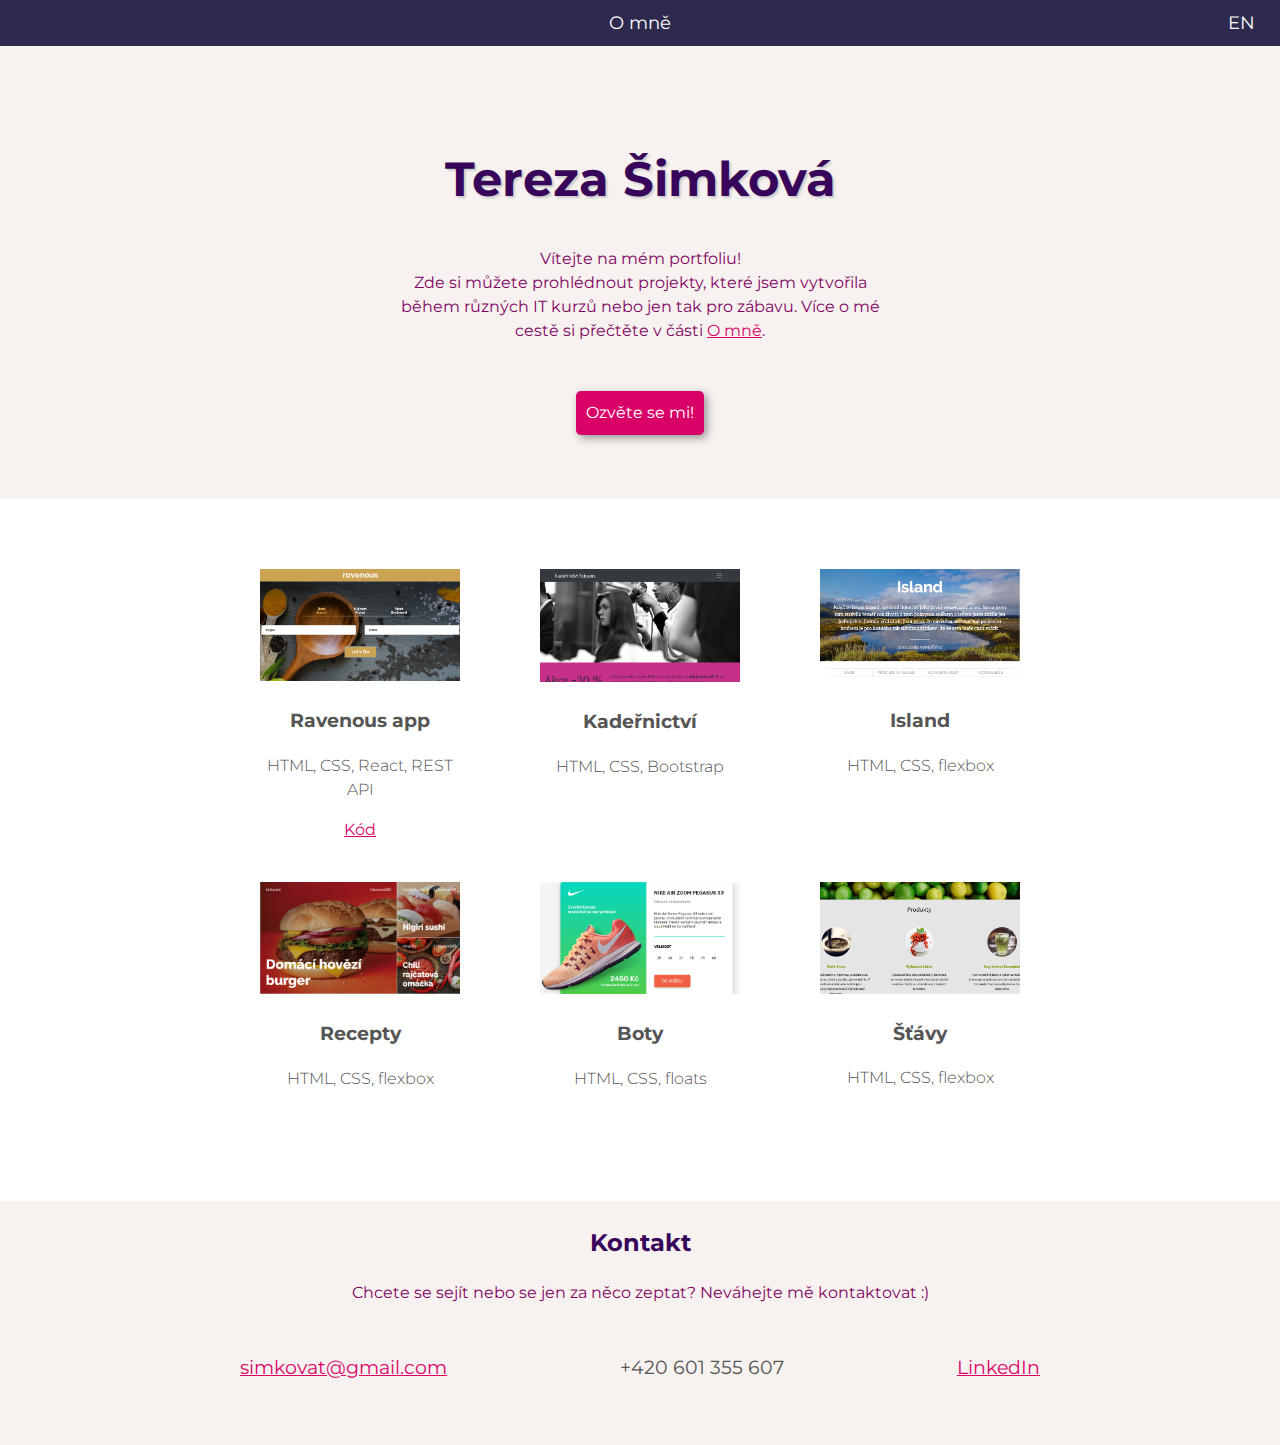
==== index.html @ 2acb7fd0 "First commit" ====
<!DOCTYPE html>
<html lang="cs">

<head>
    <meta charset="UTF-8">
    <meta name="viewport" content="width=device-width, initial-scale=1.0">
    <meta http-equiv="X-UA-Compatible" content="ie=edge">
    <title>Terky Portfolio</title>
    <link href="https://fonts.googleapis.com/css?family=Montserrat:300,400,700&display=swap&subset=latin-ext"
        rel="stylesheet">
    <link rel="stylesheet" href="styles.css">
</head>

<body>
    <nav>
        <div class="about"><a href="about.html">O mně</a></div>
        <div class="language-button"><a href="en/index-en.html">EN</a></div>
    </nav>

    <header>
        <div class="header-content">
            <h1>Tereza Šimková</h1>
            <p class="intro">
                Vítejte na mém portfoliu! <br>Zde si můžete prohlédnout projekty,
                které jsem vytvořila během různých IT kurzů nebo jen tak pro zábavu. Více o mé cestě si přečtěte v části
                <a href="about.html">O
                    mně</a>.
            </p>
            <div class="button"><a href="#contact">Ozvěte se mi!</a></div>
        </div>
    </header>


    <section>
        <div class="projects-container">
            <div class="project">
                <a href="https://simkovat.github.io/ravenous/" target="_blank"><img class="project-thumbnail"
                        src="images/ravenous.PNG" alt="ravenous"></a>
                <h3 class="project-name">
                    Ravenous app
                </h3>
                
                <p class="project-tech">
                    HTML, CSS, React, REST API
                </p>
                <a class="code-link" href="https://github.com/simkovat/ravenous" target="_blank">Kód</a>
            </div>
            <div class="project">
                <a href="projects/kadernictvi/index.html" target="_blank"><img class="project-thumbnail"
                        src="images/kadernictvi.PNG" alt="kadernictvi"></a>
                <h3 class="project-name">
                    Kadeřnictví
                </h3>
                <p class="project-tech">
                    HTML, CSS, Bootstrap
                </p>
            </div>
            <div class="project">
                <a href="projects/island/index.html" target="_blank"><img class="project-thumbnail"
                        src="images/island.PNG" alt="island"></a>
                <h3 class="project-name">
                    Island
                </h3>
                <p class="project-tech">
                    HTML, CSS, flexbox
                </p>
            </div>

            <div class="project">
                <a href="projects/recepty/index.html" target="_blank"><img class="project-thumbnail"
                        src="images/recepty.PNG" alt="recepty"></a>
                <h3 class="project-name">
                    Recepty
                </h3>
                <p class="project-tech">
                    HTML, CSS, flexbox
                </p>
            </div>

            <div class="project">
                <a href="projects/boty/index.html" target="_blank"><img class="project-thumbnail" src="images/boty.PNG"
                        alt="boty"></a>
                <h3 class="project-name">
                    Boty
                </h3>
                <p class="project-tech">
                    HTML, CSS, floats
                </p>
            </div>

            <div class="project">
                <a href="projects/stavy/index.html" target="_blank"><img class="project-thumbnail"
                        src="images/stavy.PNG" alt="stavy"></a>
                <h3 class="project-name">
                    Šťávy
                </h3>
                <p class="project-tech">
                    HTML, CSS, flexbox
                </p>
            </div>
        </div>
    </section>

    <section class="contact" id="contact">
        <h2>Kontakt</h2>
        <p>Chcete se sejít nebo se jen za něco zeptat? Neváhejte mě kontaktovat :)</p>
        <div class="contacts-container">

            <div class="contact-item">
                <a href="mailto:simkovat@gmail.com">simkovat@gmail.com</a>

            </div>
            <div class="contact-item">
                +420 601 355 607
            </div>
            <div class="contact-item">
                <a href="https://www.linkedin.com/in/simkovat" target="_blank">LinkedIn</a>
            </div>
        </div>


    </section>

</body>

</html>
---- styles.css ----
/* ------------ COLORS --------------*/
nav {
    /* background: #333333 */
    background: #2E294E;
}
header, .contact {
    /* background: #F5EBC9 */
    background: #EADEDA66;
    /* background-image: linear-gradient( rgba(0, 0, 0, 0.25), rgba(0, 0, 0, 0.25) ), url(images/background2.jpg);
    background-size: cover; */
}
.button {
    /* background: #DF3E7B; */
    background: #D90368;
}
.button:hover {
    background: #820263;
}
  /* .contact {
    background: #D5D49E
} */
body {
    color: #555;
}
h1,h2,strong {
    color: #37055A;
}
.intro, .contact p {
    /* color: #FE4D60; */
    color: #820263;
}
a {
    /* color: #3A8BCC; */
    color: #D90368
}
a:hover {
    color: #DF3E7B
}

nav a, .button a, .language-button {
    color: white;
}
nav a:hover, .language-button:hover{
    color: #D5D49E
}

/* ---------------------------------------*/

body {
    font-family: 'Montserrat', sans-serif;
    line-height: 1.5;
    margin: 0 auto;
    text-align: center;
}
.language-button {
    position: absolute;
    right: 15px;
    top: 10px;
}

.header-content, .projects-container {
    max-width: 50em;
    padding: 4em 1em;
    margin: 0 auto;
}

.intro {
    max-width: 30em;
    margin: auto;
    margin-bottom: 3em;
}

h1 {
    font-size: 3em;
    text-shadow: 2px 2px 2px #CCCCCC;
}

h2 {
    margin-top: 1em;
    padding-top: 1em;
}
.projects-container {
      padding: 50px 0;
      display: flex;
      flex-wrap: wrap;
      justify-content: space-between;
}
  .project {
      width: 25%;
      margin: 20px
  }
  .project-thumbnail {
      max-width: 100%;
      transition: all 1s;
  }
  .project-thumbnail:hover {
      transform: scale(1.1)
  }
  .project-tech {
      font-weight: 300;
  }
  .code-link {
      text-decoration: underline;
  }
  .button {
      width: fit-content;
      border-radius: 5px;
      padding: 10px;
      margin: auto;
      box-shadow: 3px 3px 9px 0px rgba(148,148,148,1);
  }
  .button a {
      text-decoration: none;
  }
  .contacts-container {
    display: flex;
    max-width: 50em;
    padding: 2em 1em 4em;
    margin: auto;
    justify-content: space-between;
  }
  .contact-item {
      font-size: 1.2em;
  }
  nav a {
      text-decoration: none;
      padding: 10px;
      font-size: 1.1em;
    }
  .about {
      width: fit-content;
      margin: auto;
      padding: 10px;
}

@media (max-width: 480px) {
    h1 {
        font-size: 2em;
    }
    .button a {
        font-size: 1.3em;
    }
    .project {
        width: 100%;
        margin: 20px
    }
    .contacts-container {
        flex-wrap: wrap;
      }
      .contact-item {
        width: 100%;
        margin-top: 10px;
    }
}
@media (min-width: 480px) and (max-width: 860px) {
    .project {
        width: 40%;
        margin: 20px
    }
}
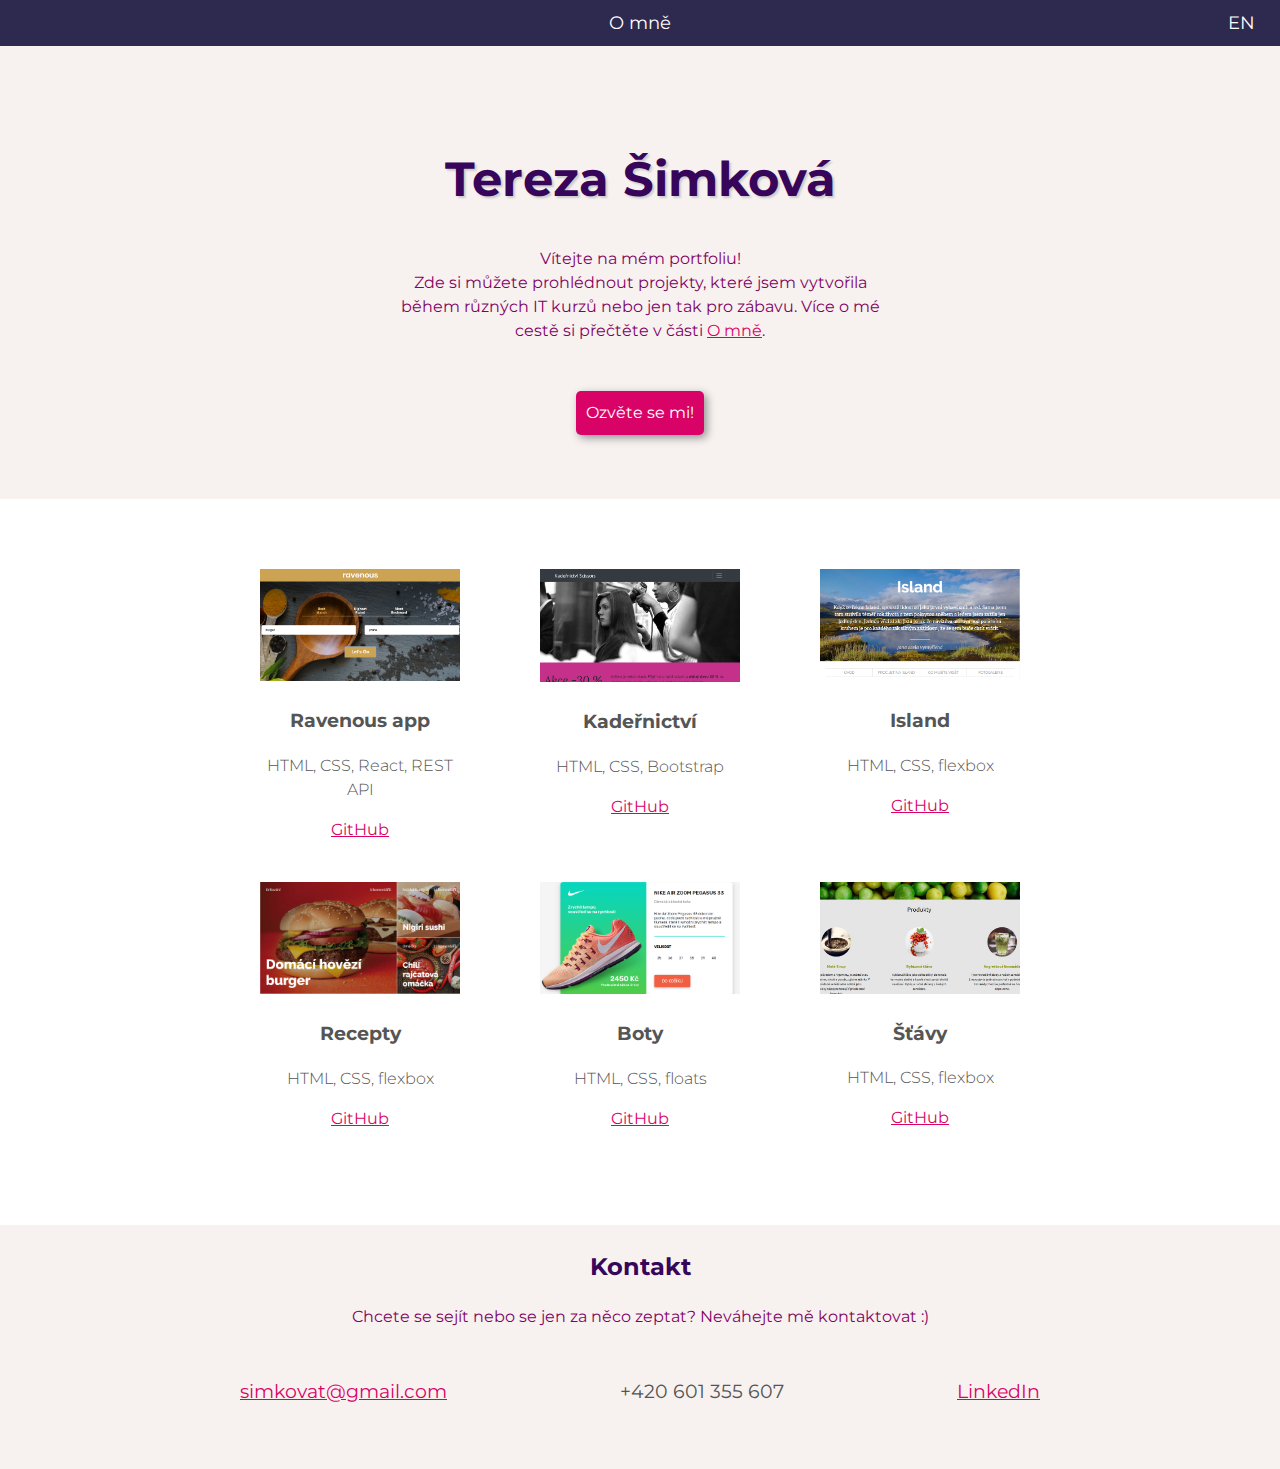
==== commit 5e8c342e: "Add GitHub links" ====
--- a/index.html
+++ b/index.html
@@ -43,7 +43,7 @@
                 <p class="project-tech">
                     HTML, CSS, React, REST API
                 </p>
-                <a class="code-link" href="https://github.com/simkovat/ravenous" target="_blank">Kód</a>
+                <a class="code-link" href="https://github.com/simkovat/ravenous" target="_blank">GitHub</a>
             </div>
             <div class="project">
                 <a href="projects/kadernictvi/index.html" target="_blank"><img class="project-thumbnail"
@@ -54,6 +54,7 @@
                 <p class="project-tech">
                     HTML, CSS, Bootstrap
                 </p>
+                <a class="code-link" href="https://github.com/simkovat/portfolio/tree/master/projects/kadernictvi" target="_blank">GitHub</a>
             </div>
             <div class="project">
                 <a href="projects/island/index.html" target="_blank"><img class="project-thumbnail"
@@ -64,6 +65,7 @@
                 <p class="project-tech">
                     HTML, CSS, flexbox
                 </p>
+                <a class="code-link" href="https://github.com/simkovat/portfolio/tree/master/projects/island" target="_blank">GitHub</a>
             </div>
 
             <div class="project">
@@ -75,6 +77,7 @@
                 <p class="project-tech">
                     HTML, CSS, flexbox
                 </p>
+                <a class="code-link" href="https://github.com/simkovat/portfolio/tree/master/projects/recepty" target="_blank">GitHub</a>
             </div>
 
             <div class="project">
@@ -86,6 +89,7 @@
                 <p class="project-tech">
                     HTML, CSS, floats
                 </p>
+                <a class="code-link" href="https://github.com/simkovat/portfolio/tree/master/projects/boty" target="_blank">GitHub</a>
             </div>
 
             <div class="project">
@@ -97,6 +101,7 @@
                 <p class="project-tech">
                     HTML, CSS, flexbox
                 </p>
+                <a class="code-link" href="https://github.com/simkovat/portfolio/tree/master/projects/stavy" target="_blank">GitHub</a>
             </div>
         </div>
     </section>
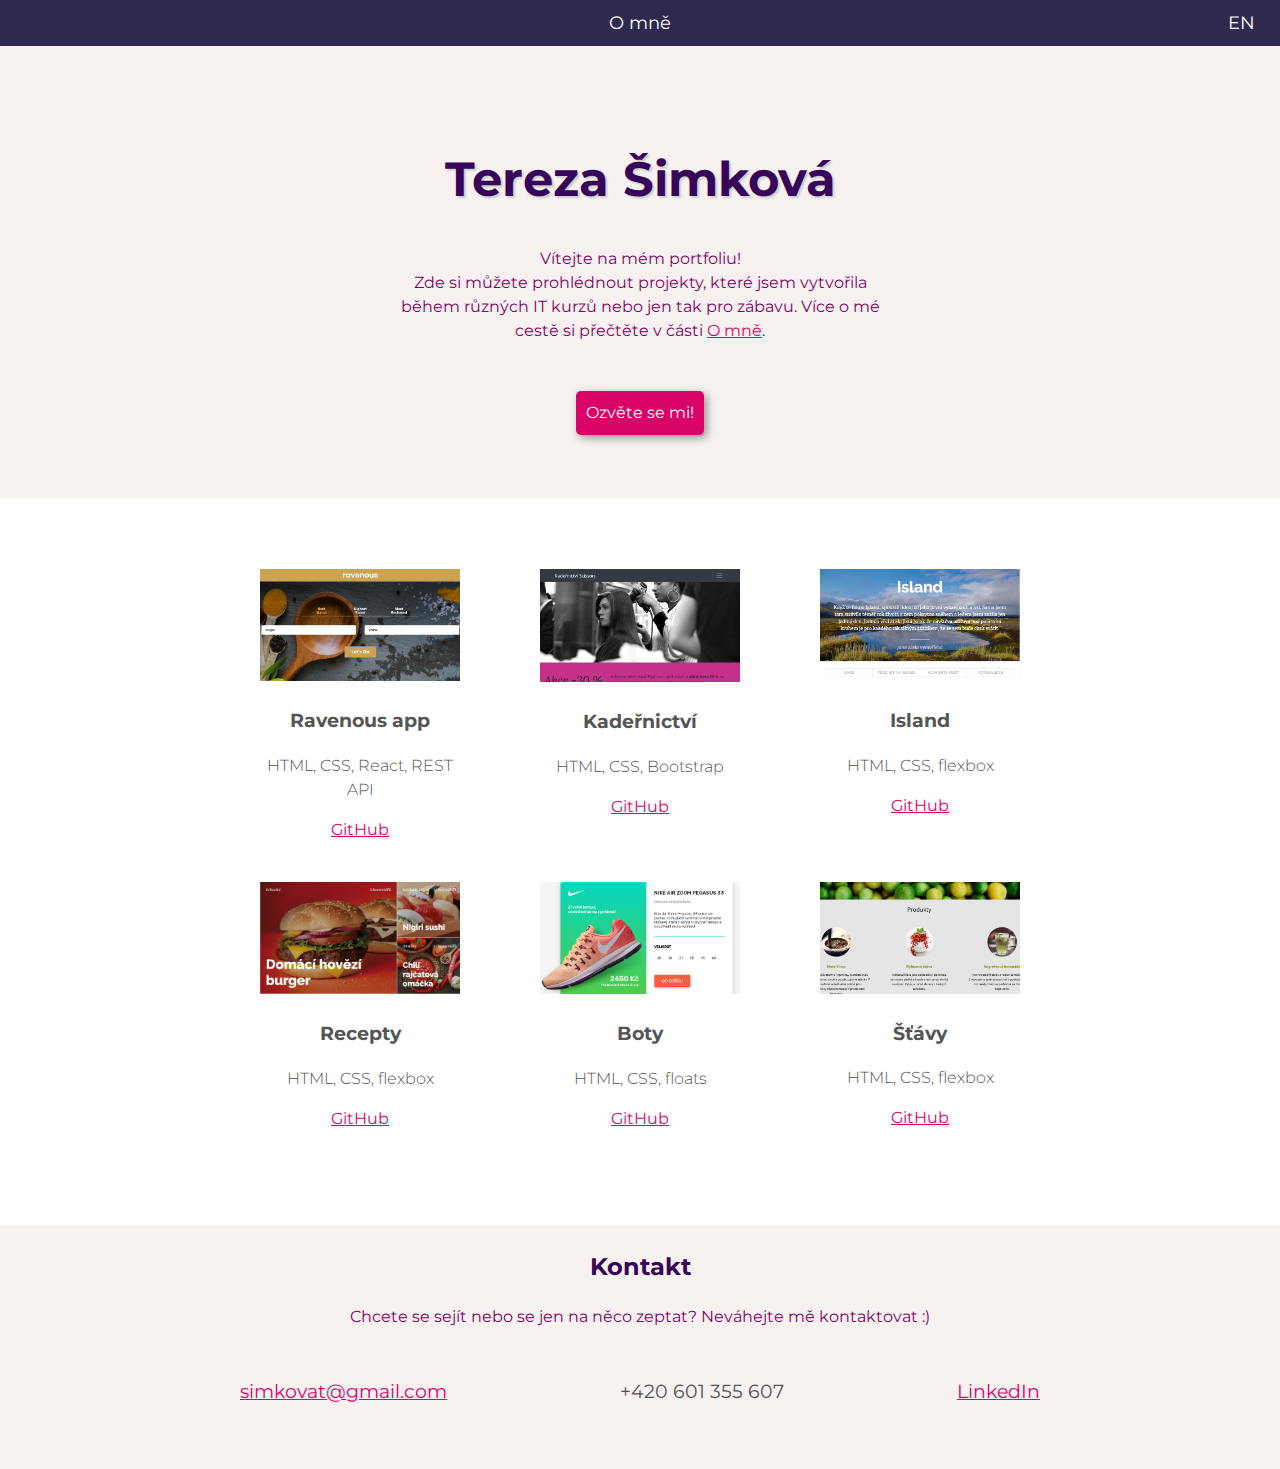
==== commit 964246bd: "Spell check" ====
--- a/index.html
+++ b/index.html
@@ -12,17 +12,20 @@
 </head>
 
 <body>
+    <!-------------------------------NAVIGATION----------------------------------------->
     <nav>
-        <div class="about"><a href="about.html">O mně</a></div>
+        <div class="nav-button"><a href="about.html">O mně</a></div>
         <div class="language-button"><a href="en/index-en.html">EN</a></div>
     </nav>
 
+    <!-------------------------------HEADER----------------------------------------->
     <header>
         <div class="header-content">
             <h1>Tereza Šimková</h1>
             <p class="intro">
-                Vítejte na mém portfoliu! <br>Zde si můžete prohlédnout projekty,
-                které jsem vytvořila během různých IT kurzů nebo jen tak pro zábavu. Více o mé cestě si přečtěte v části
+                Vítejte na mém portfoliu! <br>
+                Zde si můžete prohlédnout projekty, které jsem vytvořila během různých IT kurzů nebo jen tak pro zábavu.
+                Více o mé cestě si přečtěte v části
                 <a href="about.html">O
                     mně</a>.
             </p>
@@ -30,21 +33,22 @@
         </div>
     </header>
 
-
+    <!-------------------------------PROJECTS----------------------------------------->
     <section>
         <div class="projects-container">
+
             <div class="project">
                 <a href="https://simkovat.github.io/ravenous/" target="_blank"><img class="project-thumbnail"
                         src="images/ravenous.PNG" alt="ravenous"></a>
                 <h3 class="project-name">
                     Ravenous app
                 </h3>
-                
                 <p class="project-tech">
                     HTML, CSS, React, REST API
                 </p>
                 <a class="code-link" href="https://github.com/simkovat/ravenous" target="_blank">GitHub</a>
             </div>
+
             <div class="project">
                 <a href="projects/kadernictvi/index.html" target="_blank"><img class="project-thumbnail"
                         src="images/kadernictvi.PNG" alt="kadernictvi"></a>
@@ -54,8 +58,10 @@
                 <p class="project-tech">
                     HTML, CSS, Bootstrap
                 </p>
-                <a class="code-link" href="https://github.com/simkovat/portfolio/tree/master/projects/kadernictvi" target="_blank">GitHub</a>
+                <a class="code-link" href="https://github.com/simkovat/portfolio/tree/master/projects/kadernictvi"
+                    target="_blank">GitHub</a>
             </div>
+
             <div class="project">
                 <a href="projects/island/index.html" target="_blank"><img class="project-thumbnail"
                         src="images/island.PNG" alt="island"></a>
@@ -65,7 +71,8 @@
                 <p class="project-tech">
                     HTML, CSS, flexbox
                 </p>
-                <a class="code-link" href="https://github.com/simkovat/portfolio/tree/master/projects/island" target="_blank">GitHub</a>
+                <a class="code-link" href="https://github.com/simkovat/portfolio/tree/master/projects/island"
+                    target="_blank">GitHub</a>
             </div>
 
             <div class="project">
@@ -77,7 +84,8 @@
                 <p class="project-tech">
                     HTML, CSS, flexbox
                 </p>
-                <a class="code-link" href="https://github.com/simkovat/portfolio/tree/master/projects/recepty" target="_blank">GitHub</a>
+                <a class="code-link" href="https://github.com/simkovat/portfolio/tree/master/projects/recepty"
+                    target="_blank">GitHub</a>
             </div>
 
             <div class="project">
@@ -89,7 +97,8 @@
                 <p class="project-tech">
                     HTML, CSS, floats
                 </p>
-                <a class="code-link" href="https://github.com/simkovat/portfolio/tree/master/projects/boty" target="_blank">GitHub</a>
+                <a class="code-link" href="https://github.com/simkovat/portfolio/tree/master/projects/boty"
+                    target="_blank">GitHub</a>
             </div>
 
             <div class="project">
@@ -101,29 +110,30 @@
                 <p class="project-tech">
                     HTML, CSS, flexbox
                 </p>
-                <a class="code-link" href="https://github.com/simkovat/portfolio/tree/master/projects/stavy" target="_blank">GitHub</a>
+                <a class="code-link" href="https://github.com/simkovat/portfolio/tree/master/projects/stavy"
+                    target="_blank">GitHub</a>
             </div>
         </div>
     </section>
 
+    <!-------------------------------CONTACT----------------------------------------->
     <section class="contact" id="contact">
         <h2>Kontakt</h2>
-        <p>Chcete se sejít nebo se jen za něco zeptat? Neváhejte mě kontaktovat :)</p>
+        <p>Chcete se sejít nebo se jen na něco zeptat? Neváhejte mě kontaktovat :)</p>
         <div class="contacts-container">
 
             <div class="contact-item">
                 <a href="mailto:simkovat@gmail.com">simkovat@gmail.com</a>
+            </div>
 
-            </div>
             <div class="contact-item">
                 +420 601 355 607
             </div>
+            
             <div class="contact-item">
                 <a href="https://www.linkedin.com/in/simkovat" target="_blank">LinkedIn</a>
             </div>
         </div>
-
-
     </section>
 
 </body>
--- a/styles.css
+++ b/styles.css
@@ -1,24 +1,16 @@
 /* ------------ COLORS --------------*/
 nav {
-    /* background: #333333 */
     background: #2E294E;
 }
 header, .contact {
-    /* background: #F5EBC9 */
     background: #EADEDA66;
-    /* background-image: linear-gradient( rgba(0, 0, 0, 0.25), rgba(0, 0, 0, 0.25) ), url(images/background2.jpg);
-    background-size: cover; */
 }
 .button {
-    /* background: #DF3E7B; */
     background: #D90368;
 }
 .button:hover {
     background: #820263;
 }
-  /* .contact {
-    background: #D5D49E
-} */
 body {
     color: #555;
 }
@@ -26,17 +18,14 @@
     color: #37055A;
 }
 .intro, .contact p {
-    /* color: #FE4D60; */
     color: #820263;
 }
 a {
-    /* color: #3A8BCC; */
     color: #D90368
 }
 a:hover {
     color: #DF3E7B
 }
-
 nav a, .button a, .language-button {
     color: white;
 }
@@ -127,11 +116,13 @@
       padding: 10px;
       font-size: 1.1em;
     }
-  .about {
+  .nav-button {
       width: fit-content;
       margin: auto;
       padding: 10px;
 }
+
+/* ---------------- MEDIA QUERIES -----------------*/
 
 @media (max-width: 480px) {
     h1 {
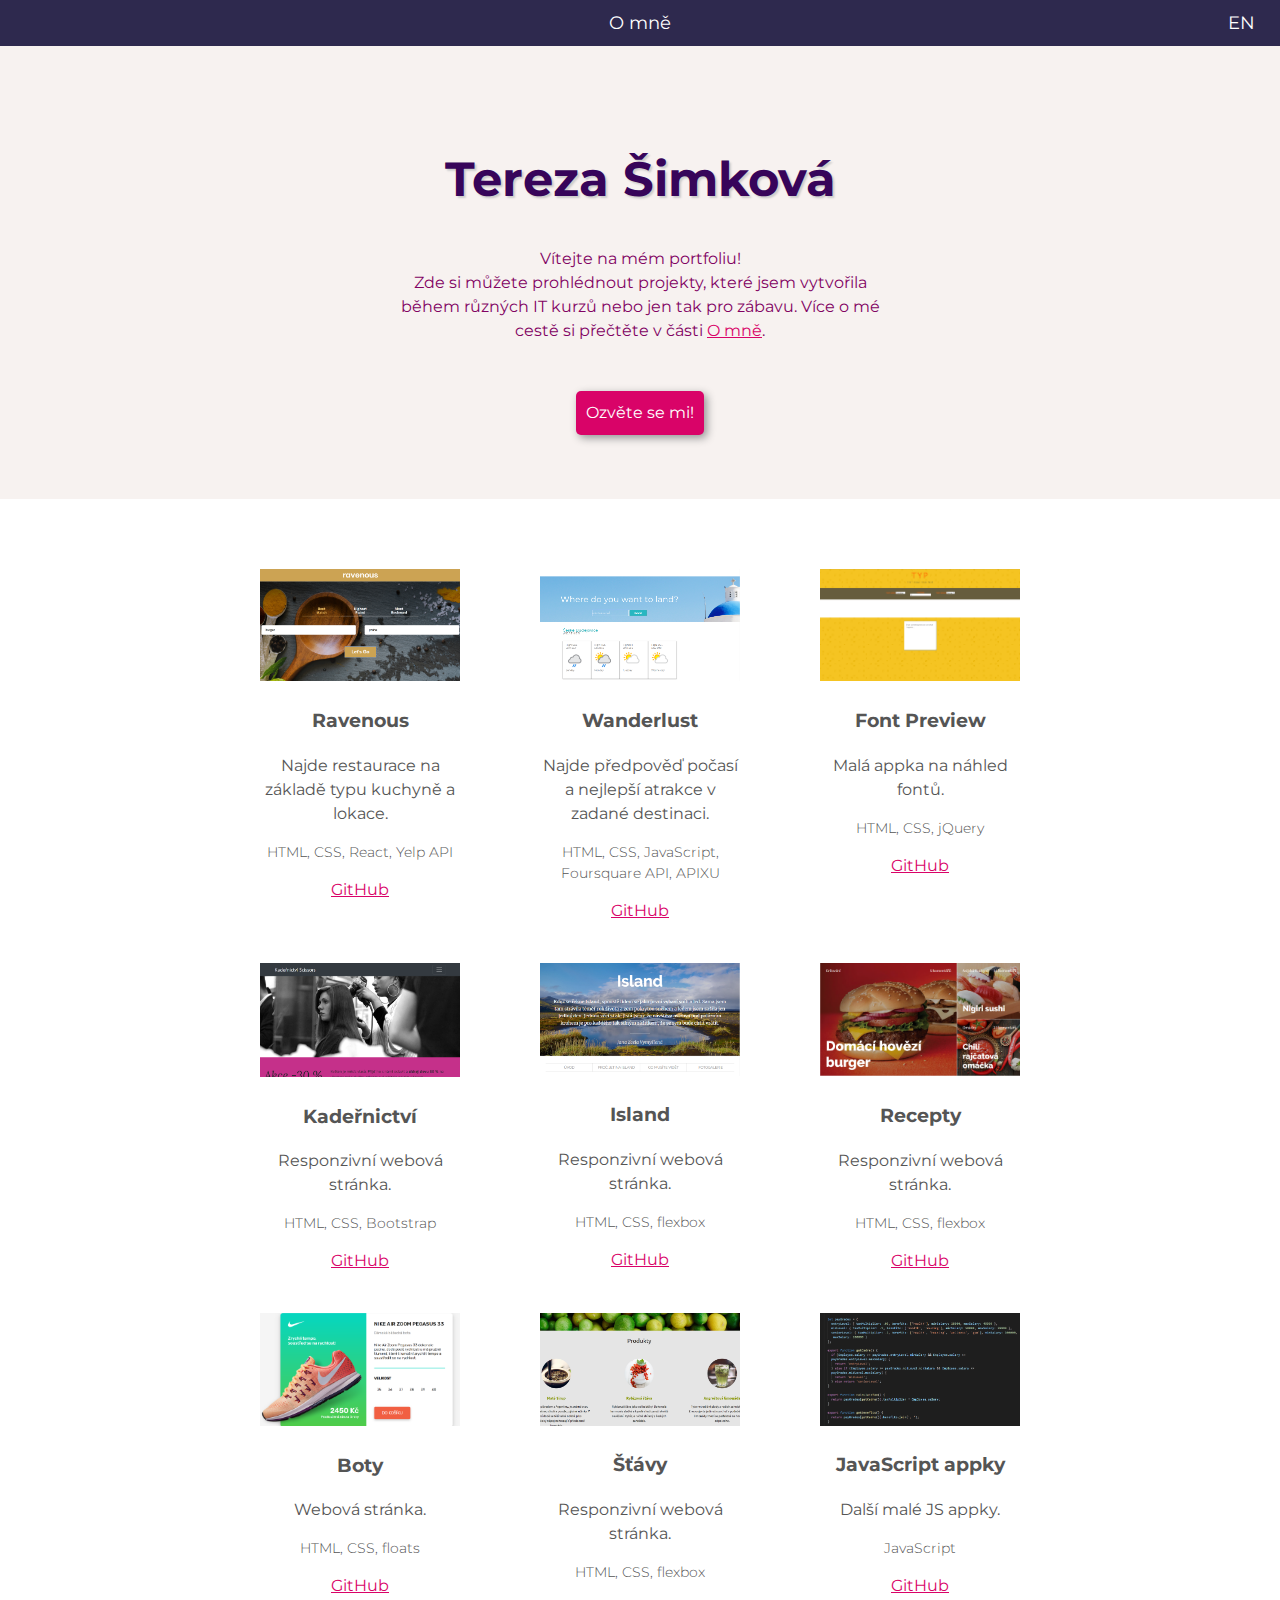
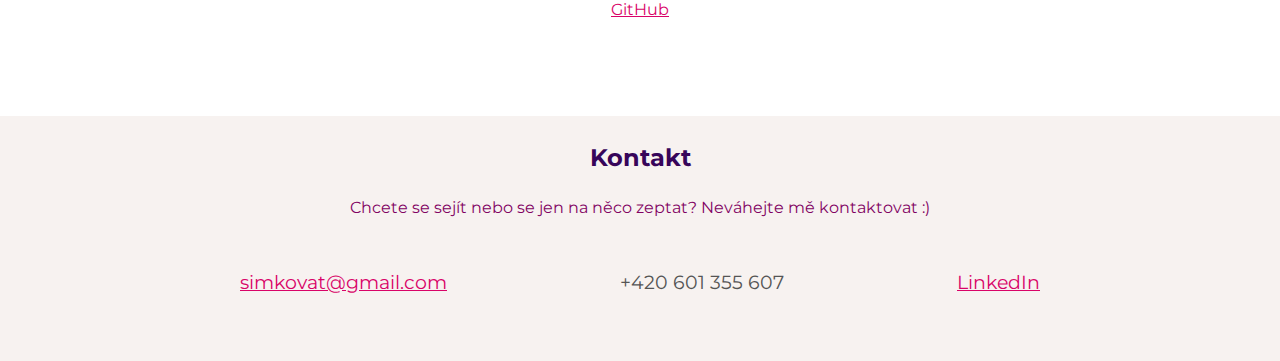
==== commit 4f1981ff: "Add projects from codecademy" ====
--- a/index.html
+++ b/index.html
@@ -41,12 +41,55 @@
                 <a href="https://simkovat.github.io/ravenous/" target="_blank"><img class="project-thumbnail"
                         src="images/ravenous.PNG" alt="ravenous"></a>
                 <h3 class="project-name">
-                    Ravenous app
-                </h3>
-                <p class="project-tech">
-                    HTML, CSS, React, REST API
+                    Ravenous
+                </h3>
+                <p>Najde restaurace na základě typu kuchyně a lokace.</p>
+                <p class="project-tech">
+                    HTML, CSS, React, Yelp API
                 </p>
                 <a class="code-link" href="https://github.com/simkovat/ravenous" target="_blank">GitHub</a>
+            </div>
+
+            <div class="project">
+                <a href="projects/wanderlust/index.html" target="_blank"><img class="project-thumbnail"
+                        src="images/wanderlust.PNG" alt="wanderlust"></a>
+                <h3 class="project-name">
+                    Wanderlust
+                </h3>
+                <p>Najde předpověď počasí a nejlepší atrakce v zadané destinaci.</p>
+                <p class="project-tech">
+                    HTML, CSS, JavaScript, Foursquare API, APIXU
+                </p>
+                <a class="code-link" href="https://github.com/simkovat/portfolio/tree/master/projects/wanderlust"
+                    target="_blank">GitHub</a>
+            </div>
+
+            <!-- <div class="project">
+                <a href="projects/piano/index.html" target="_blank"><img class="project-thumbnail"
+                        src="images/piano.PNG" alt="piano"></a>
+                <h3 class="project-name">
+                    Piano
+                </h3>
+                <p></p>
+                <p class="project-tech">
+                    HTML, CSS, JavaScript
+                </p>
+                <a class="code-link" href="https://github.com/simkovat/portfolio/tree/master/projects/piano"
+                    target="_blank">GitHub</a>
+            </div> -->
+
+            <div class="project">
+                <a href="projects/typ/index.html" target="_blank"><img class="project-thumbnail" src="images/typ.PNG"
+                        alt="font preview"></a>
+                <h3 class="project-name">
+                    Font Preview
+                </h3>
+                <p>Malá appka na náhled fontů.</p>
+                <p class="project-tech">
+                    HTML, CSS, jQuery
+                </p>
+                <a class="code-link" href="https://github.com/simkovat/portfolio/tree/master/projects/typ"
+                    target="_blank">GitHub</a>
             </div>
 
             <div class="project">
@@ -55,6 +98,7 @@
                 <h3 class="project-name">
                     Kadeřnictví
                 </h3>
+                <p>Responzivní webová stránka.</p>
                 <p class="project-tech">
                     HTML, CSS, Bootstrap
                 </p>
@@ -68,6 +112,7 @@
                 <h3 class="project-name">
                     Island
                 </h3>
+                <p>Responzivní webová stránka.</p>
                 <p class="project-tech">
                     HTML, CSS, flexbox
                 </p>
@@ -81,6 +126,7 @@
                 <h3 class="project-name">
                     Recepty
                 </h3>
+                <p>Responzivní webová stránka.</p>
                 <p class="project-tech">
                     HTML, CSS, flexbox
                 </p>
@@ -94,12 +140,15 @@
                 <h3 class="project-name">
                     Boty
                 </h3>
+                <p>Webová stránka.</p>
                 <p class="project-tech">
                     HTML, CSS, floats
                 </p>
                 <a class="code-link" href="https://github.com/simkovat/portfolio/tree/master/projects/boty"
                     target="_blank">GitHub</a>
             </div>
+
+
 
             <div class="project">
                 <a href="projects/stavy/index.html" target="_blank"><img class="project-thumbnail"
@@ -107,10 +156,25 @@
                 <h3 class="project-name">
                     Šťávy
                 </h3>
+                <p>Responzivní webová stránka.</p>
                 <p class="project-tech">
                     HTML, CSS, flexbox
                 </p>
                 <a class="code-link" href="https://github.com/simkovat/portfolio/tree/master/projects/stavy"
+                    target="_blank">GitHub</a>
+            </div>
+
+            <div class="project">
+                <a href="https://github.com/simkovat/portfolio/tree/master/projects/JSapps" target="_blank"><img
+                        class="project-thumbnail" src="images/jsapps.PNG" alt="javascript apps"></a>
+                <h3 class="project-name">
+                    JavaScript appky
+                </h3>
+                <p>Další malé JS appky.</p>
+                <p class="project-tech">
+                    JavaScript
+                </p>
+                <a class="code-link" href="https://github.com/simkovat/portfolio/tree/master/projects/JSapps"
                     target="_blank">GitHub</a>
             </div>
         </div>
@@ -129,7 +193,7 @@
             <div class="contact-item">
                 +420 601 355 607
             </div>
-            
+
             <div class="contact-item">
                 <a href="https://www.linkedin.com/in/simkovat" target="_blank">LinkedIn</a>
             </div>
--- a/styles.css
+++ b/styles.css
@@ -87,6 +87,7 @@
   }
   .project-tech {
       font-weight: 300;
+      font-size: 0.9em;
   }
   .code-link {
       text-decoration: underline;
